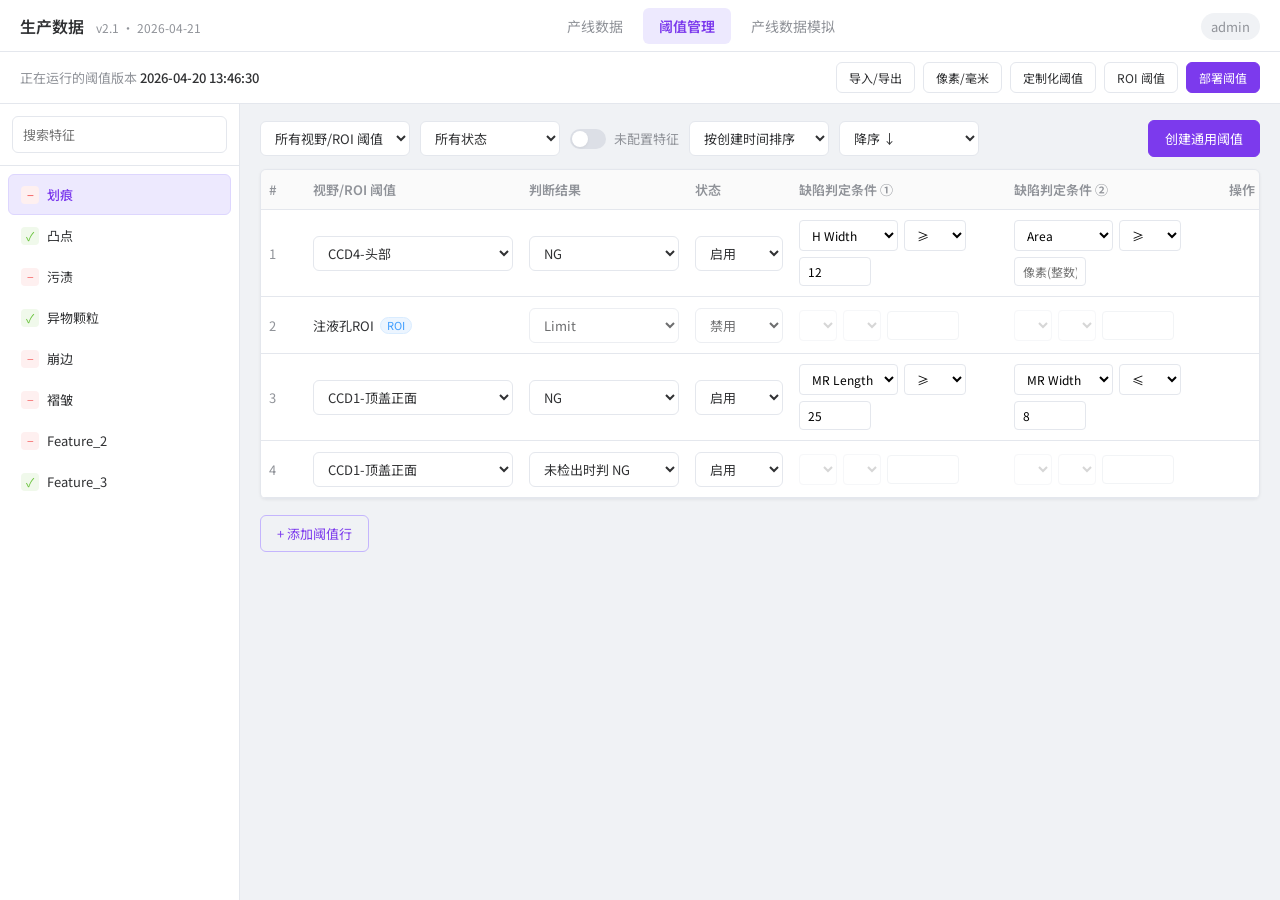
==== index.html @ 95ab2747 "Add threshold management static site" ====
<!DOCTYPE html>
<html lang="zh-CN">
<head>
  <meta charset="UTF-8" />
  <meta name="viewport" content="width=device-width, initial-scale=1.0" />
  <title>生产数据 - 阈值管理</title>
  <link rel="preconnect" href="https://fonts.googleapis.com" />
  <link rel="preconnect" href="https://fonts.gstatic.com" crossorigin />
  <link href="https://fonts.googleapis.com/css2?family=Noto+Sans+SC:wght@400;500;600&display=swap" rel="stylesheet" />
  <link rel="stylesheet" href="styles.css" />
</head>
<body>
  <div class="app">
    <header class="top-header">
      <div class="brand">
        <span class="brand-title">生产数据</span>
        <span class="brand-meta">v2.1 · 2026-04-21</span>
      </div>
      <nav class="main-tabs">
        <button type="button" class="main-tab">产线数据</button>
        <button type="button" class="main-tab is-active">阈值管理</button>
        <button type="button" class="main-tab">产线数据模拟</button>
      </nav>
      <div class="header-right">
        <span class="user-pill">admin</span>
      </div>
    </header>

    <div class="version-bar">
      <span class="version-text">正在运行的阈值版本 <strong>2026-04-20 13:46:30</strong></span>
      <div class="version-actions">
        <button type="button" class="btn btn-ghost btn-sm" id="btn-io">导入/导出</button>
        <a href="pixel-mm-tool.html" class="btn btn-ghost btn-sm" style="text-decoration:none;" title="毫米转化管理">像素/毫米</a>
        <button type="button" class="btn btn-ghost btn-sm" id="btn-custom-threshold">定制化阈值</button>
        <button type="button" class="btn btn-ghost btn-sm" id="btn-roi">ROI 阈值</button>
        <button type="button" class="btn btn-primary btn-sm" id="btn-deploy">部署阈值</button>
      </div>
    </div>

    <div class="layout">
      <aside class="sidebar">
        <div class="search-wrap">
          <input type="search" class="search-input" id="feature-search" placeholder="搜索特征" autocomplete="off" />
        </div>
        <ul class="feature-list" id="feature-list"></ul>
      </aside>

      <main class="workspace">
        <div class="toolbar">
          <div class="toolbar-left">
            <select class="select" id="filter-fov">
              <option value="">所有视野/ROI 阈值</option>
              <option value="CCD1-顶盖正面">CCD1-顶盖正面</option>
              <option value="CCD2-左侧面">CCD2-左侧面</option>
              <option value="CCD3-右侧面">CCD3-右侧面</option>
              <option value="CCD4-头部">CCD4-头部</option>
              <option value="CCD4-尾部">CCD4-尾部</option>
              <option value="CCD4-顶盖背面">CCD4-顶盖背面</option>
              <option value="注液孔ROI">注液孔ROI</option>
              <option value="蓝膜ROI">蓝膜ROI</option>
              <option value="顶盖二维码ROI">顶盖二维码ROI</option>
            </select>
            <select class="select" id="filter-status">
              <option value="">所有状态</option>
              <option value="enabled">启用</option>
              <option value="disabled">禁用</option>
            </select>
            <label class="toggle">
              <input type="checkbox" id="toggle-unconfigured" />
              <span class="toggle-slider"></span>
              <span>未配置特征</span>
            </label>
            <select class="select" id="sort-by">
              <option value="created">按创建时间排序</option>
            </select>
            <select class="select" id="sort-dir">
              <option value="desc">降序 ↓</option>
              <option value="asc">升序 ↑</option>
            </select>
          </div>
          <button type="button" class="btn btn-primary" id="btn-create-universal">创建通用阈值</button>
        </div>

        <div class="table-wrap">
          <table class="threshold-table">
            <thead>
              <tr>
                <th class="col-idx">#</th>
                <th>视野/ROI 阈值</th>
                <th>判断结果</th>
                <th>状态</th>
                <th>缺陷判定条件 ①</th>
                <th>缺陷判定条件 ②</th>
                <th class="col-actions">操作</th>
              </tr>
            </thead>
            <tbody id="rules-body"></tbody>
          </table>
        </div>

        <div class="table-footer">
          <button type="button" class="btn btn-outline" id="btn-add-row">+ 添加阈值行</button>
        </div>
      </main>
    </div>
  </div>

  <div class="modal-backdrop" id="io-modal" aria-hidden="true">
    <div class="modal-dialog" role="dialog" aria-modal="true" aria-labelledby="io-modal-title">
      <h2 class="modal-title" id="io-modal-title">导入 / 导出</h2>
      <p class="modal-desc">请选择要执行的操作。</p>
      <div class="modal-actions">
        <button type="button" class="btn btn-primary" id="io-choose-import">导入</button>
        <button type="button" class="btn btn-outline" id="io-choose-export">导出</button>
        <button type="button" class="btn btn-ghost" id="io-modal-cancel">取消</button>
      </div>
    </div>
  </div>

  <div class="toast" id="toast" role="status" aria-live="polite"></div>
  <script src="app.js"></script>
</body>
</html>
---- styles.css ----
/* 阈值管理 - 生产数据风格 */
:root {
  --bg-page: #f0f2f5;
  --bg-card: #ffffff;
  --border: #e4e7ed;
  --text: #303133;
  --text-secondary: #909399;
  --primary: #7c3aed;
  --primary-hover: #6d28d9;
  --primary-soft: #ede9fe;
  --success: #67c23a;
  --danger: #f56c6c;
  --radius: 6px;
  --shadow: 0 1px 3px rgba(0, 0, 0, 0.06);
  font-size: 14px;
}

*,
*::before,
*::after {
  box-sizing: border-box;
}

body {
  margin: 0;
  font-family: "Noto Sans SC", "Microsoft YaHei", system-ui, sans-serif;
  background: var(--bg-page);
  color: var(--text);
  min-height: 100vh;
}

.app {
  min-height: 100vh;
  display: flex;
  flex-direction: column;
}

/* Header */
.top-header {
  display: flex;
  align-items: center;
  justify-content: space-between;
  padding: 0 20px;
  height: 52px;
  background: var(--bg-card);
  border-bottom: 1px solid var(--border);
}

.brand {
  display: flex;
  align-items: baseline;
  gap: 12px;
}

.brand-title {
  font-weight: 600;
  font-size: 16px;
}

.brand-meta {
  font-size: 12px;
  color: var(--text-secondary);
}

.main-tabs {
  display: flex;
  gap: 4px;
}

.main-tab {
  padding: 8px 16px;
  border: none;
  background: transparent;
  color: var(--text-secondary);
  font-family: inherit;
  font-size: 14px;
  cursor: pointer;
  border-radius: var(--radius);
}

.main-tab:hover {
  color: var(--text);
  background: var(--bg-page);
}

.main-tab.is-active {
  color: var(--primary);
  font-weight: 600;
  background: var(--primary-soft);
}

.user-pill {
  font-size: 13px;
  color: var(--text-secondary);
  padding: 4px 10px;
  background: var(--bg-page);
  border-radius: 999px;
}

/* Version bar */
.version-bar {
  display: flex;
  align-items: center;
  justify-content: space-between;
  flex-wrap: wrap;
  gap: 12px;
  padding: 10px 20px;
  background: var(--bg-card);
  border-bottom: 1px solid var(--border);
}

.version-text {
  font-size: 13px;
  color: var(--text-secondary);
}

.version-text strong {
  color: var(--text);
  font-weight: 500;
}

.version-actions {
  display: flex;
  flex-wrap: wrap;
  gap: 8px;
  align-items: center;
}

/* Layout */
.layout {
  flex: 1;
  display: grid;
  grid-template-columns: 240px 1fr;
  min-height: 0;
}

/* Sidebar */
.sidebar {
  background: var(--bg-card);
  border-right: 1px solid var(--border);
  display: flex;
  flex-direction: column;
  min-height: calc(100vh - 120px);
}

.search-wrap {
  padding: 12px;
  border-bottom: 1px solid var(--border);
}

.search-input {
  width: 100%;
  padding: 8px 10px;
  border: 1px solid var(--border);
  border-radius: var(--radius);
  font-family: inherit;
  font-size: 13px;
  outline: none;
}

.search-input:focus {
  border-color: var(--primary);
  box-shadow: 0 0 0 2px var(--primary-soft);
}

.feature-list {
  list-style: none;
  margin: 0;
  padding: 8px;
  overflow-y: auto;
}

.feature-item {
  display: flex;
  align-items: center;
  gap: 8px;
  padding: 10px 12px;
  border-radius: var(--radius);
  cursor: pointer;
  font-size: 13px;
  color: var(--text);
  border: 1px solid transparent;
}

.feature-item:hover {
  background: #fafafa;
}

.feature-item.is-active {
  background: var(--primary-soft);
  color: var(--primary);
  font-weight: 500;
  border-color: #ddd6fe;
}

.feature-icon {
  flex-shrink: 0;
  width: 18px;
  height: 18px;
  display: inline-flex;
  align-items: center;
  justify-content: center;
  font-size: 12px;
  border-radius: 4px;
}

.feature-icon.neg {
  color: var(--danger);
  background: #fef0f0;
}

.feature-icon.ok {
  color: var(--success);
  background: #f0f9eb;
}

/* Workspace */
.workspace {
  padding: 16px 20px 24px;
  overflow: auto;
  display: flex;
  flex-direction: column;
  gap: 12px;
}

.toolbar {
  display: flex;
  align-items: center;
  justify-content: space-between;
  flex-wrap: wrap;
  gap: 12px;
}

.toolbar-left {
  display: flex;
  flex-wrap: wrap;
  align-items: center;
  gap: 10px;
}

.select {
  padding: 6px 10px;
  border: 1px solid var(--border);
  border-radius: var(--radius);
  font-family: inherit;
  font-size: 13px;
  background: var(--bg-card);
  color: var(--text);
  min-width: 140px;
}

.select:focus {
  outline: none;
  border-color: var(--primary);
}

.toggle {
  display: inline-flex;
  align-items: center;
  gap: 8px;
  font-size: 13px;
  color: var(--text-secondary);
  cursor: pointer;
  user-select: none;
}

.toggle input {
  position: absolute;
  opacity: 0;
  width: 0;
  height: 0;
}

.toggle-slider {
  width: 36px;
  height: 20px;
  background: #dcdfe6;
  border-radius: 10px;
  position: relative;
  transition: background 0.2s;
}

.toggle-slider::after {
  content: "";
  position: absolute;
  width: 16px;
  height: 16px;
  background: #fff;
  border-radius: 50%;
  top: 2px;
  left: 2px;
  transition: transform 0.2s;
  box-shadow: var(--shadow);
}

.toggle input:checked + .toggle-slider {
  background: var(--primary);
}

.toggle input:checked + .toggle-slider::after {
  transform: translateX(16px);
}

/* Buttons */
.btn {
  font-family: inherit;
  font-size: 13px;
  padding: 8px 16px;
  border-radius: var(--radius);
  border: 1px solid transparent;
  cursor: pointer;
  display: inline-flex;
  align-items: center;
  justify-content: center;
  gap: 6px;
  transition: background 0.15s, border-color 0.15s, color 0.15s;
}

.btn-sm {
  padding: 6px 12px;
  font-size: 12px;
}

.btn-primary {
  background: var(--primary);
  color: #fff;
  border-color: var(--primary);
}

.btn-primary:hover {
  background: var(--primary-hover);
  border-color: var(--primary-hover);
}

.btn-ghost {
  background: var(--bg-card);
  color: var(--text);
  border-color: var(--border);
}

.btn-ghost:hover {
  border-color: var(--primary);
  color: var(--primary);
}

.btn-outline {
  background: transparent;
  color: var(--primary);
  border-color: #c4b5fd;
}

.btn-outline:hover {
  background: var(--primary-soft);
}

.icon-btn {
  width: 32px;
  height: 32px;
  padding: 0;
  border: none;
  background: transparent;
  border-radius: var(--radius);
  cursor: pointer;
  color: var(--text-secondary);
  font-size: 16px;
  line-height: 1;
}

.icon-btn:hover {
  background: var(--bg-page);
  color: var(--primary);
}

.icon-btn.danger:hover {
  color: var(--danger);
  background: #fef0f0;
}

/* Table */
.table-wrap {
  background: var(--bg-card);
  border-radius: var(--radius);
  border: 1px solid var(--border);
  box-shadow: var(--shadow);
  overflow: auto;
  max-width: 100%;
}

.threshold-table {
  width: 100%;
  border-collapse: collapse;
  font-size: 13px;
  min-width: 1100px;
}

.threshold-table th,
.threshold-table td {
  padding: 10px 8px;
  border-bottom: 1px solid var(--border);
  text-align: left;
  vertical-align: middle;
}

.threshold-table th {
  background: #fafafa;
  font-weight: 600;
  color: var(--text-secondary);
  white-space: nowrap;
}

.threshold-table tbody tr:hover {
  background: #fafafa;
}

.col-idx {
  width: 44px;
  text-align: center;
}

.col-actions {
  width: 140px;
  text-align: center;
}

.idx-cell {
  text-align: center;
  color: var(--text-secondary);
}

.cell-inner {
  display: flex;
  flex-wrap: wrap;
  align-items: center;
  gap: 6px;
}

.target-wrap {
  min-height: 32px;
  display: flex;
  align-items: center;
}

.target-name {
  display: inline-flex;
  align-items: center;
  gap: 6px;
}

.target-badge {
  font-size: 11px;
  line-height: 1;
  padding: 2px 6px;
  border-radius: 10px;
  background: #ecf5ff;
  color: #409eff;
  border: 1px solid #d9ecff;
}

.text-btn {
  border: 0;
  background: transparent;
  color: var(--primary);
  padding: 0;
  cursor: pointer;
  font-size: 13px;
}

.text-btn:hover {
  text-decoration: underline;
}

.text-btn.danger {
  color: var(--danger);
}

.cond-group {
  display: flex;
  flex-wrap: wrap;
  align-items: center;
  gap: 6px;
  min-height: 36px;
}

.cond-group.is-disabled {
  opacity: 0.45;
  pointer-events: none;
}

.cond-select,
.cond-input {
  padding: 5px 8px;
  border: 1px solid var(--border);
  border-radius: 4px;
  font-family: inherit;
  font-size: 12px;
  background: var(--bg-card);
}

.cond-select {
  max-width: 110px;
}

.cond-input {
  width: 72px;
}

.cond-input--narrow {
  width: 60px;
}

.cond-between {
  display: inline-flex;
  align-items: center;
  gap: 4px;
}

.cond-val-inline {
  display: inline-flex;
  flex-wrap: wrap;
  align-items: center;
  gap: 2px 6px;
}

.cond-mm-hint {
  font-size: 11px;
  color: var(--text-secondary);
  white-space: nowrap;
  max-width: 140px;
  overflow: hidden;
  text-overflow: ellipsis;
}

.cond-sep {
  color: var(--text-secondary);
  font-size: 12px;
}

.status-enabled {
  color: var(--success);
  font-weight: 500;
}

.status-disabled {
  color: var(--text-secondary);
}

.img-placeholder {
  width: 36px;
  height: 28px;
  border: 1px dashed var(--border);
  border-radius: 4px;
  display: inline-flex;
  align-items: center;
  justify-content: center;
  color: var(--text-secondary);
  font-size: 11px;
  background: #fafafa;
}

.table-footer {
  padding-top: 4px;
}

/* Toast */
.toast {
  position: fixed;
  bottom: 24px;
  left: 50%;
  transform: translateX(-50%) translateY(80px);
  padding: 10px 20px;
  background: rgba(48, 49, 51, 0.92);
  color: #fff;
  border-radius: var(--radius);
  font-size: 13px;
  opacity: 0;
  pointer-events: none;
  transition: transform 0.25s, opacity 0.25s;
  z-index: 1000;
}

.toast.is-visible {
  opacity: 1;
  transform: translateX(-50%) translateY(0);
}

/* 导入/导出 选择弹层 */
.modal-backdrop {
  position: fixed;
  inset: 0;
  z-index: 1100;
  display: none;
  align-items: center;
  justify-content: center;
  padding: 20px;
  background: rgba(0, 0, 0, 0.45);
}

.modal-backdrop.is-open {
  display: flex;
}

.modal-dialog {
  width: 100%;
  max-width: 400px;
  background: var(--bg-card);
  border-radius: var(--radius);
  box-shadow: 0 8px 32px rgba(0, 0, 0, 0.12);
  padding: 22px 24px 20px;
  border: 1px solid var(--border);
}

.modal-title {
  margin: 0 0 8px;
  font-size: 17px;
  font-weight: 600;
}

.modal-desc {
  margin: 0 0 20px;
  font-size: 13px;
  color: var(--text-secondary);
  line-height: 1.5;
}

.modal-actions {
  display: flex;
  flex-wrap: wrap;
  gap: 10px;
  justify-content: flex-end;
}

@media (max-width: 960px) {
  .layout {
    grid-template-columns: 1fr;
  }

  .sidebar {
    min-height: auto;
    border-right: none;
    border-bottom: 1px solid var(--border);
  }
}
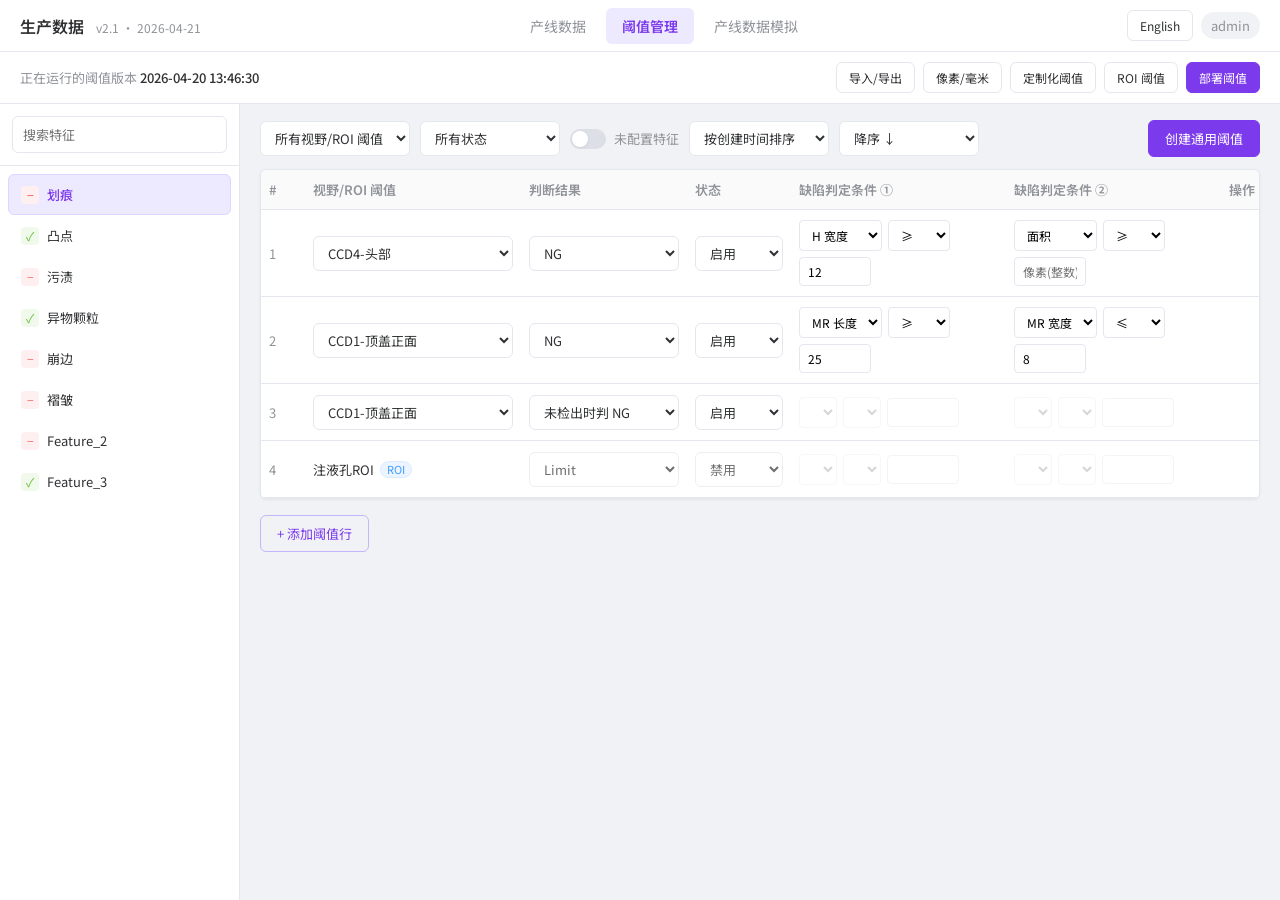
==== commit d84f7628: "添加全局中英文转换功能" ====
--- a/index.html
+++ b/index.html
@@ -9,31 +9,36 @@
   <link href="https://fonts.googleapis.com/css2?family=Noto+Sans+SC:wght@400;500;600&display=swap" rel="stylesheet" />
   <link rel="stylesheet" href="styles.css" />
 </head>
-<body>
+<body data-i18n-doc="docTitle">
   <div class="app">
     <header class="top-header">
       <div class="brand">
-        <span class="brand-title">生产数据</span>
-        <span class="brand-meta">v2.1 · 2026-04-21</span>
+        <span class="brand-title" data-i18n="brandTitle">生产数据</span>
+        <span class="brand-meta" data-i18n="brandMeta">v2.1 · 2026-04-21</span>
       </div>
       <nav class="main-tabs">
-        <button type="button" class="main-tab">产线数据</button>
-        <button type="button" class="main-tab is-active">阈值管理</button>
-        <button type="button" class="main-tab">产线数据模拟</button>
+        <button type="button" class="main-tab" data-i18n="tabLine">产线数据</button>
+        <button type="button" class="main-tab is-active" data-i18n="tabThreshold">阈值管理</button>
+        <button type="button" class="main-tab" data-i18n="tabLineSim">产线数据模拟</button>
       </nav>
       <div class="header-right">
-        <span class="user-pill">admin</span>
+        <button type="button" class="btn btn-ghost btn-sm" id="btn-lang" title="English">English</button>
+        <span class="user-pill" data-i18n="userPill">admin</span>
       </div>
     </header>
 
     <div class="version-bar">
-      <span class="version-text">正在运行的阈值版本 <strong>2026-04-20 13:46:30</strong></span>
+      <span class="version-text"
+        ><span data-i18n="versionRun">正在运行的阈值版本</span> <strong>2026-04-20 13:46:30</strong></span
+      >
       <div class="version-actions">
-        <button type="button" class="btn btn-ghost btn-sm" id="btn-io">导入/导出</button>
-        <a href="pixel-mm-tool.html" class="btn btn-ghost btn-sm" style="text-decoration:none;" title="毫米转化管理">像素/毫米</a>
-        <button type="button" class="btn btn-ghost btn-sm" id="btn-custom-threshold">定制化阈值</button>
-        <button type="button" class="btn btn-ghost btn-sm" id="btn-roi">ROI 阈值</button>
-        <button type="button" class="btn btn-primary btn-sm" id="btn-deploy">部署阈值</button>
+        <button type="button" class="btn btn-ghost btn-sm" id="btn-io" data-i18n="btnIo">导入/导出</button>
+        <a href="pixel-mm-tool.html" class="btn btn-ghost btn-sm" id="link-pixel-mm" style="text-decoration:none;" data-i18n="linkPixelMm" title="毫米与像素对应管理"
+          >像素/毫米</a
+        >
+        <button type="button" class="btn btn-ghost btn-sm" id="btn-custom-threshold" data-i18n="btnCustom">定制化阈值</button>
+        <button type="button" class="btn btn-ghost btn-sm" id="btn-roi" data-i18n="btnRoi">ROI 阈值</button>
+        <button type="button" class="btn btn-primary btn-sm" id="btn-deploy" data-i18n="btnDeploy">部署阈值</button>
       </div>
     </div>
 
@@ -48,18 +53,7 @@
       <main class="workspace">
         <div class="toolbar">
           <div class="toolbar-left">
-            <select class="select" id="filter-fov">
-              <option value="">所有视野/ROI 阈值</option>
-              <option value="CCD1-顶盖正面">CCD1-顶盖正面</option>
-              <option value="CCD2-左侧面">CCD2-左侧面</option>
-              <option value="CCD3-右侧面">CCD3-右侧面</option>
-              <option value="CCD4-头部">CCD4-头部</option>
-              <option value="CCD4-尾部">CCD4-尾部</option>
-              <option value="CCD4-顶盖背面">CCD4-顶盖背面</option>
-              <option value="注液孔ROI">注液孔ROI</option>
-              <option value="蓝膜ROI">蓝膜ROI</option>
-              <option value="顶盖二维码ROI">顶盖二维码ROI</option>
-            </select>
+            <select class="select" id="filter-fov"></select>
             <select class="select" id="filter-status">
               <option value="">所有状态</option>
               <option value="enabled">启用</option>
@@ -68,7 +62,7 @@
             <label class="toggle">
               <input type="checkbox" id="toggle-unconfigured" />
               <span class="toggle-slider"></span>
-              <span>未配置特征</span>
+              <span data-i18n="toggleUnconfig">未配置特征</span>
             </label>
             <select class="select" id="sort-by">
               <option value="created">按创建时间排序</option>
@@ -78,20 +72,20 @@
               <option value="asc">升序 ↑</option>
             </select>
           </div>
-          <button type="button" class="btn btn-primary" id="btn-create-universal">创建通用阈值</button>
+          <button type="button" class="btn btn-primary" id="btn-create-universal" data-i18n="btnCreateUniversal">创建通用阈值</button>
         </div>
 
         <div class="table-wrap">
           <table class="threshold-table">
             <thead>
               <tr>
-                <th class="col-idx">#</th>
-                <th>视野/ROI 阈值</th>
-                <th>判断结果</th>
-                <th>状态</th>
-                <th>缺陷判定条件 ①</th>
-                <th>缺陷判定条件 ②</th>
-                <th class="col-actions">操作</th>
+                <th class="col-idx" data-i18n="thColIdx">#</th>
+                <th data-i18n="thFovRoi">视野/ROI 阈值</th>
+                <th data-i18n="thResult">判断结果</th>
+                <th data-i18n="thStatus">状态</th>
+                <th data-i18n="thC1">缺陷判定条件 ①</th>
+                <th data-i18n="thC2">缺陷判定条件 ②</th>
+                <th class="col-actions" data-i18n="thAction">操作</th>
               </tr>
             </thead>
             <tbody id="rules-body"></tbody>
@@ -99,7 +93,7 @@
         </div>
 
         <div class="table-footer">
-          <button type="button" class="btn btn-outline" id="btn-add-row">+ 添加阈值行</button>
+          <button type="button" class="btn btn-outline" id="btn-add-row" data-i18n="btnAddRow">+ 添加阈值行</button>
         </div>
       </main>
     </div>
@@ -107,17 +101,18 @@
 
   <div class="modal-backdrop" id="io-modal" aria-hidden="true">
     <div class="modal-dialog" role="dialog" aria-modal="true" aria-labelledby="io-modal-title">
-      <h2 class="modal-title" id="io-modal-title">导入 / 导出</h2>
-      <p class="modal-desc">请选择要执行的操作。</p>
+      <h2 class="modal-title" id="io-modal-title" data-i18n="modalIoTitle">导入 / 导出</h2>
+      <p class="modal-desc" data-i18n="modalIoDesc">请选择要执行的操作。</p>
       <div class="modal-actions">
-        <button type="button" class="btn btn-primary" id="io-choose-import">导入</button>
-        <button type="button" class="btn btn-outline" id="io-choose-export">导出</button>
-        <button type="button" class="btn btn-ghost" id="io-modal-cancel">取消</button>
+        <button type="button" class="btn btn-primary" id="io-choose-import" data-i18n="modalImport">导入</button>
+        <button type="button" class="btn btn-outline" id="io-choose-export" data-i18n="modalExport">导出</button>
+        <button type="button" class="btn btn-ghost" id="io-modal-cancel" data-i18n="modalCancel">取消</button>
       </div>
     </div>
   </div>
 
   <div class="toast" id="toast" role="status" aria-live="polite"></div>
+  <script src="i18n.js"></script>
   <script src="app.js"></script>
 </body>
 </html>
--- a/styles.css
+++ b/styles.css
@@ -89,6 +89,22 @@
   background: var(--primary-soft);
 }
 
+.header-right {
+  display: flex;
+  align-items: center;
+  gap: 8px;
+  flex-wrap: wrap;
+  justify-content: flex-end;
+}
+
+#btn-lang {
+  min-width: 4.5em;
+}
+
+body.lang-en {
+  font-family: system-ui, "Segoe UI", Roboto, "Helvetica Neue", Arial, sans-serif;
+}
+
 .user-pill {
   font-size: 13px;
   color: var(--text-secondary);
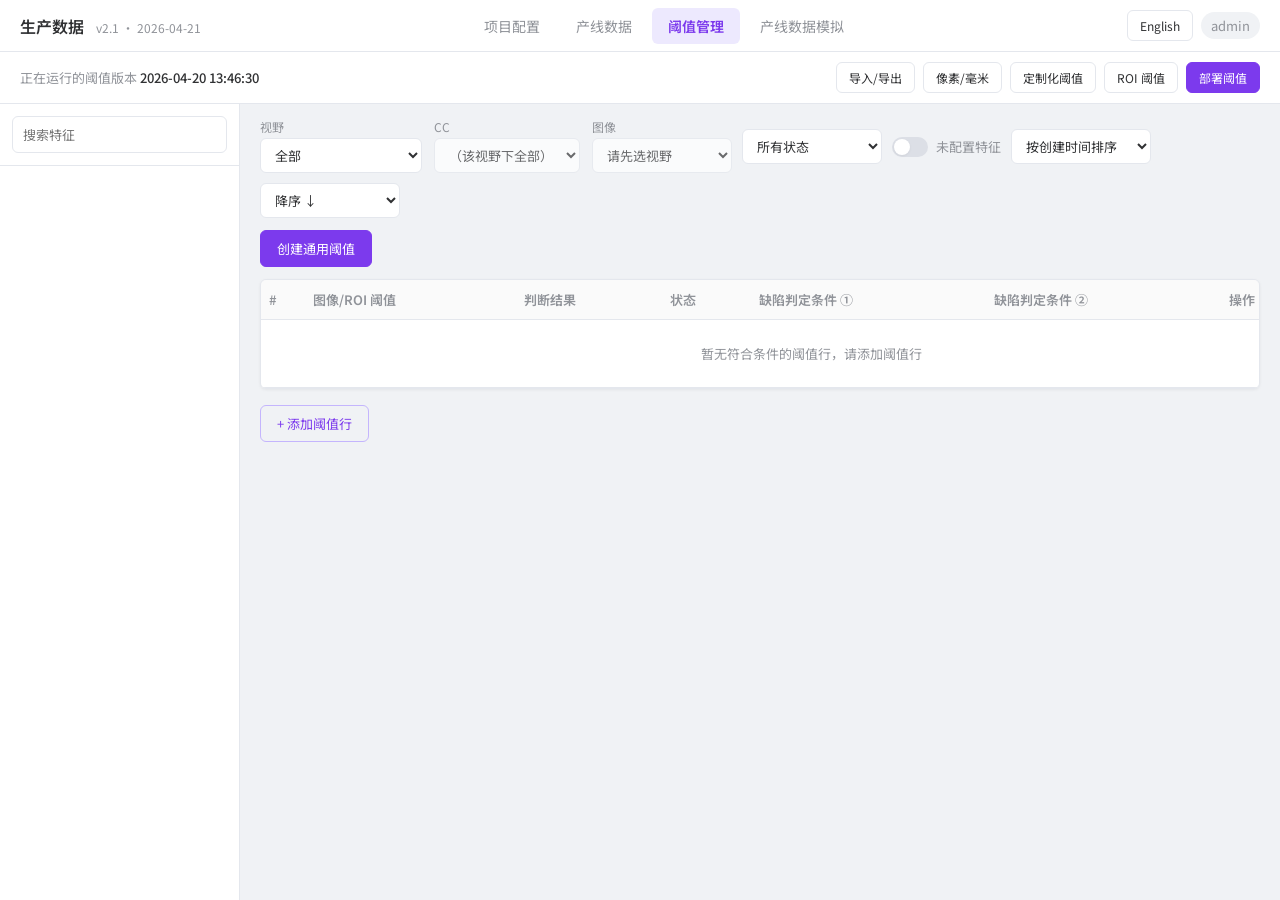
==== commit 40c44e91: "增加了项目配置模块用于生成数据" ====
--- a/index.html
+++ b/index.html
@@ -17,6 +17,7 @@
         <span class="brand-meta" data-i18n="brandMeta">v2.1 · 2026-04-21</span>
       </div>
       <nav class="main-tabs">
+        <a href="project-config.html" class="main-tab" data-i18n="tabProjectConfig">项目配置</a>
         <button type="button" class="main-tab" data-i18n="tabLine">产线数据</button>
         <button type="button" class="main-tab is-active" data-i18n="tabThreshold">阈值管理</button>
         <button type="button" class="main-tab" data-i18n="tabLineSim">产线数据模拟</button>
@@ -53,7 +54,20 @@
       <main class="workspace">
         <div class="toolbar">
           <div class="toolbar-left">
-            <select class="select" id="filter-fov"></select>
+            <div class="cascade-filter" id="cascade-filter" aria-label="cascade filter">
+              <span class="cascade-filter__item">
+                <span class="cascade-filter__k" data-i18n="filterLabelVision">视野</span>
+                <select class="select cascade-filter__sel" id="filter-vision" title=""></select>
+              </span>
+              <span class="cascade-filter__item">
+                <span class="cascade-filter__k" data-i18n="filterLabelCc">CC</span>
+                <select class="select cascade-filter__sel" id="filter-cc" title=""></select>
+              </span>
+              <span class="cascade-filter__item">
+                <span class="cascade-filter__k" data-i18n="filterLabelImage">图像</span>
+                <select class="select cascade-filter__sel" id="filter-image" title=""></select>
+              </span>
+            </div>
             <select class="select" id="filter-status">
               <option value="">所有状态</option>
               <option value="enabled">启用</option>
--- a/styles.css
+++ b/styles.css
@@ -77,6 +77,11 @@
   cursor: pointer;
   border-radius: var(--radius);
 }
+.main-tabs a.main-tab {
+  text-decoration: none;
+  display: inline-flex;
+  align-items: center;
+}
 
 .main-tab:hover {
   color: var(--text);
@@ -209,6 +214,12 @@
   border-color: #ddd6fe;
 }
 
+/* 项目配置中尚未绑定到任何 CC 的缺陷（仍可点选，需在项目配置中绑定后才能添加阈值行） */
+.feature-item.is-unbound:not(.is-active) {
+  opacity: 0.78;
+  color: var(--text-secondary);
+}
+
 .feature-icon {
   flex-shrink: 0;
   width: 18px;
@@ -252,6 +263,32 @@
   flex-wrap: wrap;
   align-items: center;
   gap: 10px;
+}
+
+.cascade-filter {
+  display: flex;
+  flex-wrap: wrap;
+  align-items: flex-end;
+  gap: 10px 12px;
+  max-width: min(100%, 900px);
+}
+
+.cascade-filter__item {
+  display: inline-flex;
+  flex-direction: column;
+  gap: 4px;
+  min-width: 0;
+}
+
+.cascade-filter__k {
+  font-size: 12px;
+  color: var(--text-secondary);
+  line-height: 1.2;
+}
+
+.cascade-filter__sel {
+  min-width: 140px;
+  max-width: 280px;
 }
 
 .select {
